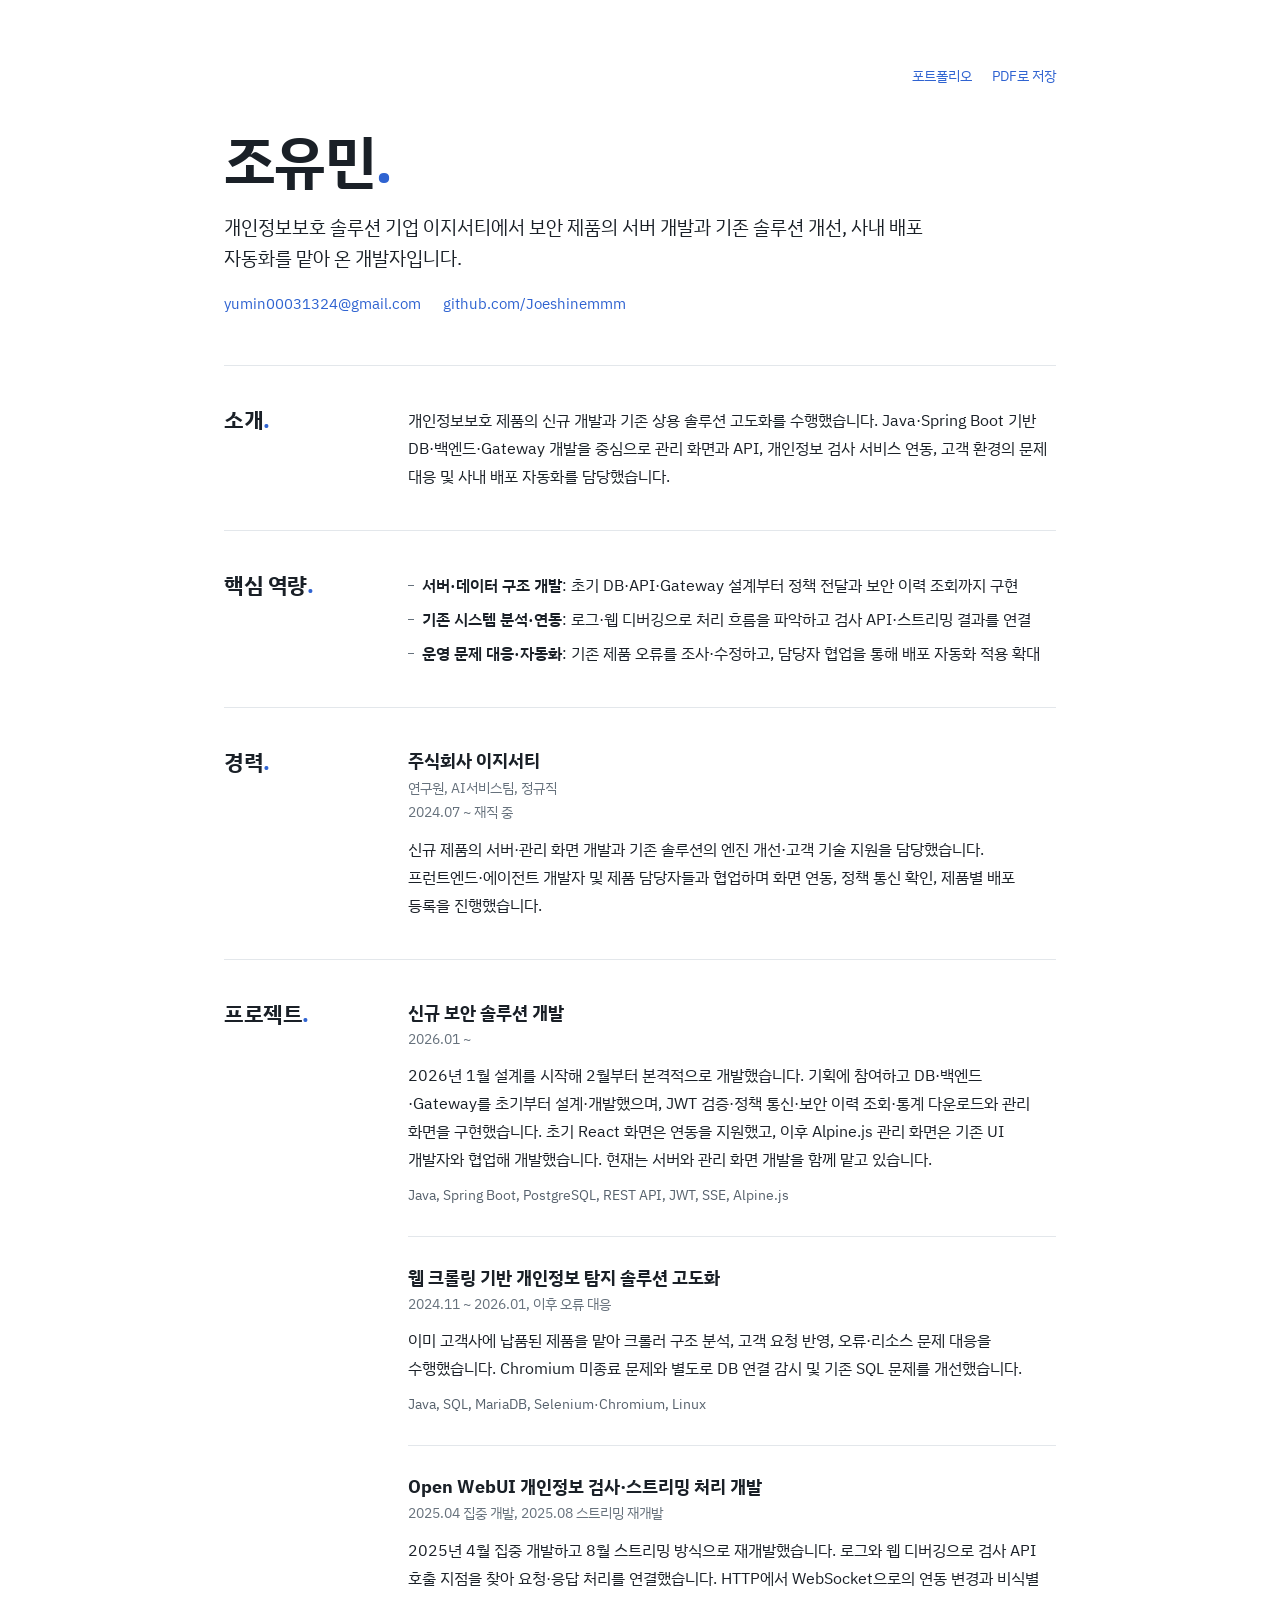
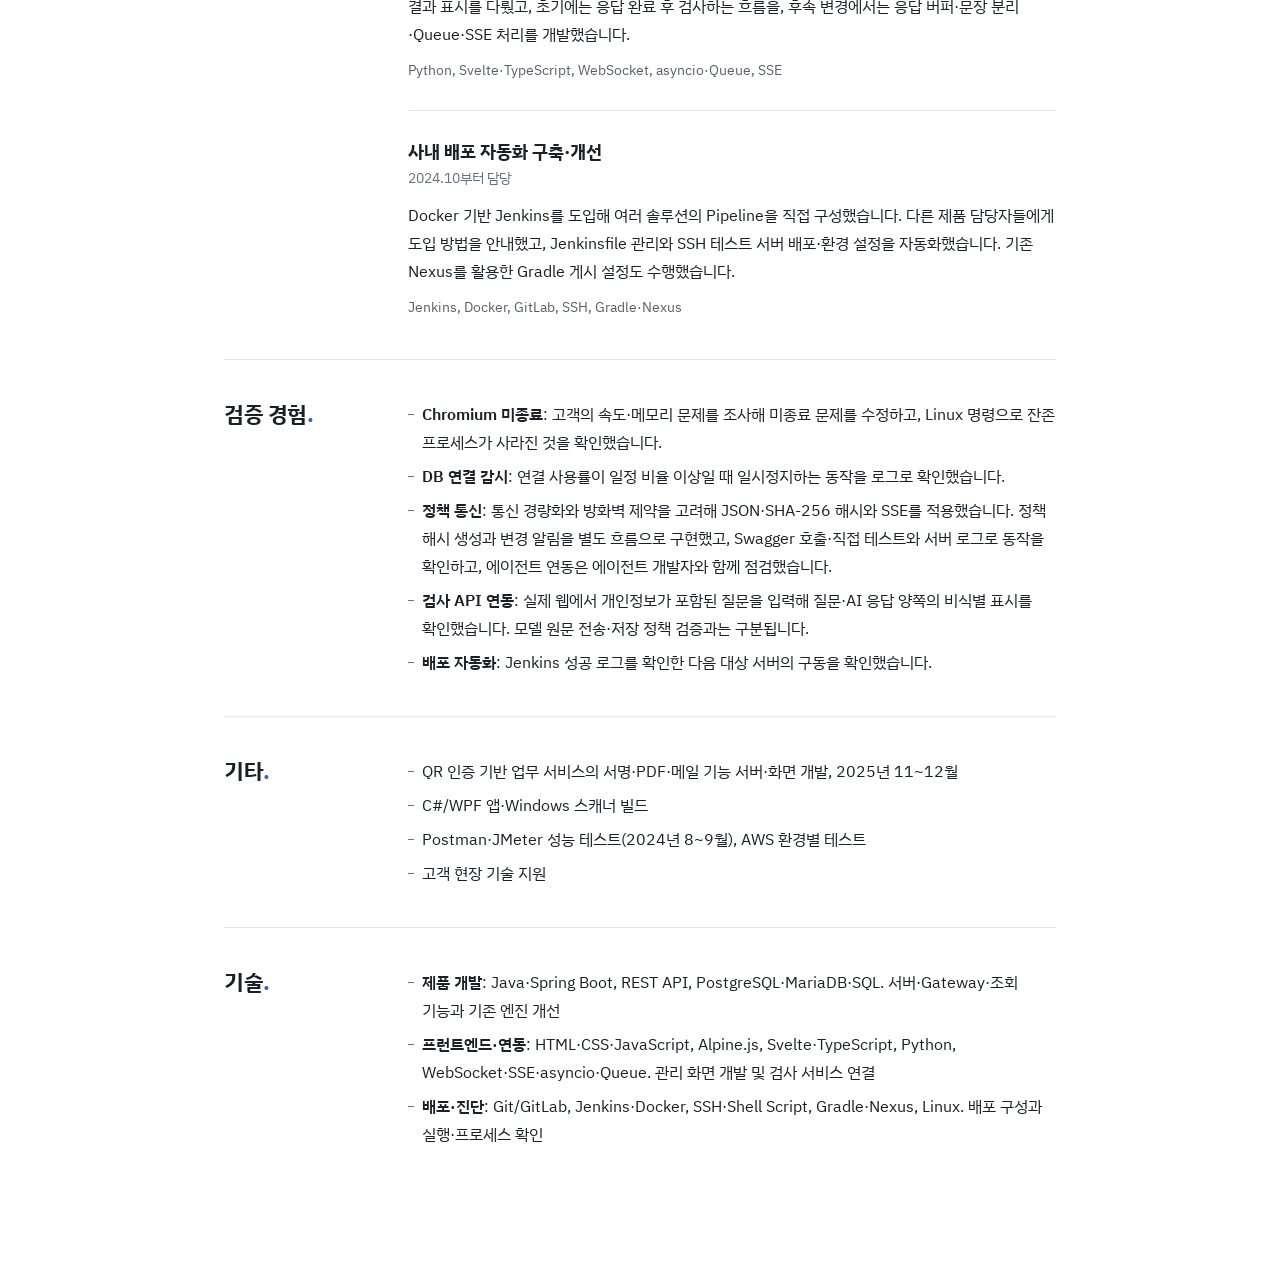
==== resume.html @ 4fc16aa4 "[feat] 포트폴리오 사이트 첫 배포 * 포트폴리오·이력서 페이지와 스타일·스크립트·사진·기술 아이콘 추가 * README와 .nojekyll 추가" ====
<!doctype html>
<html lang="ko">
<head>
  <meta charset="utf-8">
  <meta name="viewport" content="width=device-width, initial-scale=1">
  <title>조유민 — 이력서</title>
  <meta name="description" content="개발자 조유민의 이력서">
  <meta property="og:type" content="website">
  <meta property="og:title" content="조유민 — 이력서">
  <meta property="og:description" content="개발자 조유민의 이력서">
  <meta property="og:url" content="https://joeshinemmm.github.io/resume.html">
  <link rel="canonical" href="https://joeshinemmm.github.io/resume.html">
  <link rel="icon" href="assets/favicon.svg" type="image/svg+xml">
  <link rel="preconnect" href="https://fonts.googleapis.com">
  <link rel="preconnect" href="https://fonts.gstatic.com" crossorigin>
  <link rel="stylesheet" href="https://fonts.googleapis.com/css2?family=IBM+Plex+Sans+KR:wght@400;500;600;700&display=swap">
  <link rel="stylesheet" href="assets/style.css?v=20261030a">
</head>
<body class="theme-light">

  <main class="resume">
    <div class="resume-top no-print">
      <a href="index.html">포트폴리오</a>
      <button type="button" onclick="window.print()">PDF로 저장</button>
    </div>

    <header>
      <h1>조유민<span class="dot">.</span></h1>
      <p class="intro">개인정보보호 솔루션 기업 이지서티에서 보안 제품의 서버 개발과 기존 솔루션 개선, 사내 배포 자동화를 맡아 온 개발자입니다.</p>
      <p class="links"><a href="mailto:yumin00031324@gmail.com">yumin00031324@gmail.com</a><a href="https://github.com/Joeshinemmm">github.com/Joeshinemmm</a></p>
    </header>

    <section class="r-section">
      <h2>소개<span class="dot">.</span></h2>
      <div class="r-body">
        <p>개인정보보호 제품의 신규 개발과 기존 상용 솔루션 고도화를 수행했습니다. Java·Spring Boot 기반 DB·백엔드·Gateway 개발을 중심으로 관리 화면과 API, 개인정보 검사 서비스 연동, 고객 환경의 문제 대응 및 사내 배포 자동화를 담당했습니다.</p>
      </div>
    </section>

    <section class="r-section">
      <h2>핵심 역량<span class="dot">.</span></h2>
      <div class="r-body">
        <ul class="dash">
          <li><strong>서버·데이터 구조 개발</strong>: 초기 DB·API·Gateway 설계부터 정책 전달과 보안 이력 조회까지 구현</li>
          <li><strong>기존 시스템 분석·연동</strong>: 로그·웹 디버깅으로 처리 흐름을 파악하고 검사 API·스트리밍 결과를 연결</li>
          <li><strong>운영 문제 대응·자동화</strong>: 기존 제품 오류를 조사·수정하고, 담당자 협업을 통해 배포 자동화 적용 확대</li>
        </ul>
      </div>
    </section>

    <section class="r-section">
      <h2>경력<span class="dot">.</span></h2>
      <div class="r-body">
        <div class="r-item">
          <h3>주식회사 이지서티</h3>
          <p class="when">연구원, AI서비스팀, 정규직<br>2024.07 ~ 재직 중</p>
          <p>신규 제품의 서버·관리 화면 개발과 기존 솔루션의 엔진 개선·고객 기술 지원을 담당했습니다. 프런트엔드·에이전트 개발자 및 제품 담당자들과 협업하며 화면 연동, 정책 통신 확인, 제품별 배포 등록을 진행했습니다.</p>
        </div>
      </div>
    </section>

    <section class="r-section">
      <h2>프로젝트<span class="dot">.</span></h2>
      <div class="r-body">
        <div class="r-item">
          <h3>신규 보안 솔루션 개발</h3>
          <p class="when">2026.01 ~</p>
          <p>2026년 1월 설계를 시작해 2월부터 본격적으로 개발했습니다. 기획에 참여하고 DB·백엔드·Gateway를 초기부터 설계·개발했으며, JWT 검증·정책 통신·보안 이력 조회·통계 다운로드와 관리 화면을 구현했습니다. 초기 React 화면은 연동을 지원했고, 이후 Alpine.js 관리 화면은 기존 UI 개발자와 협업해 개발했습니다. 현재는 서버와 관리 화면 개발을 함께 맡고 있습니다.</p>
          <p class="stack">Java, Spring Boot, PostgreSQL, REST API, JWT, SSE, Alpine.js</p>
        </div>
        <div class="r-item">
          <h3>웹 크롤링 기반 개인정보 탐지 솔루션 고도화</h3>
          <p class="when">2024.11 ~ 2026.01, 이후 오류 대응</p>
          <p>이미 고객사에 납품된 제품을 맡아 크롤러 구조 분석, 고객 요청 반영, 오류·리소스 문제 대응을 수행했습니다. Chromium 미종료 문제와 별도로 DB 연결 감시 및 기존 SQL 문제를 개선했습니다.</p>
          <p class="stack">Java, SQL, MariaDB, Selenium·Chromium, Linux</p>
        </div>
        <div class="r-item">
          <h3>Open WebUI 개인정보 검사·스트리밍 처리 개발</h3>
          <p class="when">2025.04 집중 개발, 2025.08 스트리밍 재개발</p>
          <p>2025년 4월 집중 개발하고 8월 스트리밍 방식으로 재개발했습니다. 로그와 웹 디버깅으로 검사 API 호출 지점을 찾아 요청·응답 처리를 연결했습니다. HTTP에서 WebSocket으로의 연동 변경과 비식별 결과 표시를 다뤘고, 초기에는 응답 완료 후 검사하는 흐름을, 후속 변경에서는 응답 버퍼·문장 분리·Queue·SSE 처리를 개발했습니다.</p>
          <p class="stack">Python, Svelte·TypeScript, WebSocket, asyncio·Queue, SSE</p>
        </div>
        <div class="r-item">
          <h3>사내 배포 자동화 구축·개선</h3>
          <p class="when">2024.10부터 담당</p>
          <p>Docker 기반 Jenkins를 도입해 여러 솔루션의 Pipeline을 직접 구성했습니다. 다른 제품 담당자들에게 도입 방법을 안내했고, Jenkinsfile 관리와 SSH 테스트 서버 배포·환경 설정을 자동화했습니다. 기존 Nexus를 활용한 Gradle 게시 설정도 수행했습니다.</p>
          <p class="stack">Jenkins, Docker, GitLab, SSH, Gradle·Nexus</p>
        </div>
      </div>
    </section>

    <section class="r-section">
      <h2>검증 경험<span class="dot">.</span></h2>
      <div class="r-body">
        <ul class="dash">
          <li><strong>Chromium 미종료</strong>: 고객의 속도·메모리 문제를 조사해 미종료 문제를 수정하고, Linux 명령으로 잔존 프로세스가 사라진 것을 확인했습니다.</li>
          <li><strong>DB 연결 감시</strong>: 연결 사용률이 일정 비율 이상일 때 일시정지하는 동작을 로그로 확인했습니다.</li>
          <li><strong>정책 통신</strong>: 통신 경량화와 방화벽 제약을 고려해 JSON·SHA-256 해시와 SSE를 적용했습니다. 정책 해시 생성과 변경 알림을 별도 흐름으로 구현했고, Swagger 호출·직접 테스트와 서버 로그로 동작을 확인하고, 에이전트 연동은 에이전트 개발자와 함께 점검했습니다.</li>
          <li><strong>검사 API 연동</strong>: 실제 웹에서 개인정보가 포함된 질문을 입력해 질문·AI 응답 양쪽의 비식별 표시를 확인했습니다. 모델 원문 전송·저장 정책 검증과는 구분됩니다.</li>
          <li><strong>배포 자동화</strong>: Jenkins 성공 로그를 확인한 다음 대상 서버의 구동을 확인했습니다.</li>
        </ul>
      </div>
    </section>

    <section class="r-section">
      <h2>기타<span class="dot">.</span></h2>
      <div class="r-body">
        <ul class="dash">
          <li>QR 인증 기반 업무 서비스의 서명·PDF·메일 기능 서버·화면 개발, 2025년 11~12월</li>
          <li>C#/WPF 앱·Windows 스캐너 빌드</li>
          <li>Postman·JMeter 성능 테스트(2024년 8~9월), AWS 환경별 테스트</li>
          <li>고객 현장 기술 지원</li>
        </ul>
      </div>
    </section>

    <section class="r-section">
      <h2>기술<span class="dot">.</span></h2>
      <div class="r-body">
        <ul class="dash">
          <li><strong>제품 개발</strong>: Java·Spring Boot, REST API, PostgreSQL·MariaDB·SQL. 서버·Gateway·조회 기능과 기존 엔진 개선</li>
          <li><strong>프런트엔드·연동</strong>: HTML·CSS·JavaScript, Alpine.js, Svelte·TypeScript, Python, WebSocket·SSE·asyncio·Queue. 관리 화면 개발 및 검사 서비스 연결</li>
          <li><strong>배포·진단</strong>: Git/GitLab, Jenkins·Docker, SSH·Shell Script, Gradle·Nexus, Linux. 배포 구성과 실행·프로세스 확인</li>
        </ul>
      </div>
    </section>
  </main>
</body>
</html>
---- assets/style.css ----
/* 조유민 포트폴리오 · 로컬 시안 (2026-10-28 2차)
   정체성: '주요 개발' — 강조는 히어로 아래 주요 개발 한 곳에만 쓴다. */

:root {
  --font: "IBM Plex Sans KR", "Apple SD Gothic Neo", "Malgun Gothic", sans-serif;
  --maxw: 1040px;
  --measure: 720px;
  --gutter: 24px;
}

/* 포트폴리오: 슬레이트 다크 */
.theme-dark {
  --bg: #1a2027;      /* Slate */
  --panel: #212932;   /* Panel */
  --rule: #2e3843;    /* Rule */
  --text: #e7ecf0;    /* Paper */
  --muted: #9aa6b2;   /* Fog */
  --faint: #8794a0;
  --accent: #7aa7ff;  /* Verified Blue: 신호 단어·강조·링크 */
  --accent-weak: rgba(122, 167, 255, 0.1);
  --accent-line: rgba(122, 167, 255, 0.32);
}

/* 이력서: 종이 */
.theme-light {
  --bg: #ffffff;
  --panel: #f5f7f9;
  --rule: #e3e7eb;
  --text: #1a2027;
  --muted: #56616c;
  --faint: #66717c;
  --accent: #2f63d1;
  --accent-weak: rgba(47, 99, 209, 0.08);
  --accent-line: rgba(47, 99, 209, 0.28);
}

* { box-sizing: border-box; }
html { scroll-padding-top: 72px; }
@media (prefers-reduced-motion: no-preference) { html { scroll-behavior: smooth; } }
body {
  margin: 0;
  background: var(--bg);
  color: var(--text);
  font-family: var(--font);
  font-size: 16px;
  line-height: 1.75;
  word-break: keep-all;
  overflow-wrap: anywhere;
  font-variant-numeric: tabular-nums;
  -webkit-font-smoothing: antialiased;
}
a { color: var(--accent); text-decoration: none; }
a:hover { text-decoration: underline; text-underline-offset: 3px; }
:focus-visible { outline: 2px solid var(--accent); outline-offset: 3px; border-radius: 3px; }
h1, h2, h3, h4, p, ul, ol { margin: 0; }
ul, ol { padding: 0; list-style: none; }

.container { max-width: var(--maxw); margin: 0 auto; padding: 0 var(--gutter); }
.skip { position: absolute; left: -999px; }
.skip:focus { left: 16px; top: 8px; z-index: 50; background: var(--panel); padding: 6px 12px; }

/* 상단 메뉴 */
.nav { position: sticky; top: 0; z-index: 20; background: var(--bg); border-bottom: 1px solid var(--rule); }
.nav .container { display: flex; align-items: center; gap: 24px; height: 60px; }
.nav .brand { color: var(--text); font-weight: 700; white-space: nowrap; }
.nav .brand:hover { text-decoration: none; }
.nav nav { min-width: 0; margin-left: auto; }
.nav ul { display: flex; gap: 22px; overflow-x: auto; scrollbar-width: none; }
.nav ul::-webkit-scrollbar { display: none; }
.nav a.link { color: var(--muted); font-size: 15px; white-space: nowrap; }
.nav a.link:hover { color: var(--text); text-decoration: none; }

/* 섹션 */
.section { padding: 88px 0; border-top: 1px solid var(--rule); }
.section > .container > h2 { font-size: 26px; line-height: 1.35; font-weight: 700; margin-bottom: 36px; }

/* 히어로 */
.hero { padding: 96px 0 0; }
.hero h1 { font-size: clamp(30px, 4.2vw, 44px); line-height: 1.32; font-weight: 700; letter-spacing: -0.02em; max-width: 880px; }
.hero .lead { color: var(--muted); max-width: var(--measure); margin-top: 22px; font-size: 17px; }
.links { display: flex; flex-wrap: wrap; gap: 8px 22px; margin-top: 18px; font-size: 15px; }

/* 주요 개발 — 페이지의 유일한 강조 */
.ledger { margin: 64px 0 96px; }
.ledger h2 { font-size: 15px; font-weight: 600; color: var(--muted); margin-bottom: 14px; }
.ledger ol { border-top: 1px solid var(--accent-line); }
.ledger li { display: grid; grid-template-columns: 28px minmax(0, 1fr) auto; gap: 14px; align-items: baseline; padding: 18px 0; border-bottom: 1px solid var(--rule); }
.ledger .what { display: grid; gap: 2px; }
.ledger .what strong { font-size: clamp(17px, 2vw, 20px); line-height: 1.5; font-weight: 600; }
.ledger .how { color: var(--muted); font-size: 15px; line-height: 1.6; }
.ledger .where { font-size: 14px; white-space: nowrap; }
.ledger li:hover .mark, .ledger li:focus-within .mark { box-shadow: 0 0 0 4px var(--bg), 0 0 0 8px var(--accent-line); }
.ledger li:hover .where, .ledger li:focus-within .where { transform: translateX(3px); }

/* 경력 */
.career-head { display: flex; flex-wrap: wrap; justify-content: space-between; align-items: baseline; gap: 6px 24px; }
.career-head h3 { font-size: 22px; font-weight: 700; }
.career-head .tenure { font-size: 15px; color: var(--text); }
.career-head .tenure span { color: var(--muted); }
.career .role { color: var(--muted); font-size: 15px; margin-top: 2px; }
.career .sum { margin-top: 14px; max-width: var(--measure); }
.timeline { margin-top: 28px; border-top: 1px solid var(--rule); }
.timeline li { display: grid; grid-template-columns: 170px minmax(0, 1fr) auto; gap: 16px; align-items: baseline; padding: 14px 0; border-bottom: 1px solid var(--rule); }
.t-when { color: var(--faint); font-size: 14px; }
.t-what a { color: var(--text); font-weight: 600; }
.t-what a:hover { color: var(--accent); }
.t-role { color: var(--muted); font-size: 14px; }

/* 사례 — 면(panel)을 쓰는 유일한 블록 */
.cases { display: grid; gap: 20px; }
.case { position: relative; background: var(--panel); border-radius: 10px; padding: 30px 32px; }
.case-head { display: flex; flex-wrap: wrap; justify-content: space-between; align-items: baseline; gap: 4px 20px; }
.case-head h3 { font-size: 21px; line-height: 1.4; font-weight: 700; }
.case-meta { color: var(--muted); font-size: 14px; white-space: nowrap; }
.case-meta .sep { display: inline-block; width: 1px; height: 11px; background: var(--rule); margin: 0 10px; vertical-align: -1px; }
.case .context { color: var(--muted); margin-top: 4px; font-size: 15px; }
.facets { display: grid; grid-template-columns: 1fr 1.35fr 1fr; gap: 28px; margin-top: 24px; padding-top: 22px; border-top: 1px solid var(--rule); }
.facet h4 { font-size: 13px; font-weight: 600; color: var(--faint); margin-bottom: 6px; }
.facet p { font-size: 15px; line-height: 1.7; color: var(--muted); }
.facet.key h4 { color: var(--accent); }
.facet.key p { color: var(--text); }
.tags { display: flex; flex-wrap: wrap; gap: 6px 14px; margin-top: 22px; font-size: 13px; color: var(--faint); }
.case details { margin-top: 20px; }
.case summary { cursor: pointer; color: var(--accent); font-size: 15px; font-weight: 500; list-style: none; display: inline-flex; align-items: center; gap: 8px; }
.case summary::-webkit-details-marker { display: none; }
.case summary::after { content: ""; width: 7px; height: 7px; border-right: 1.5px solid currentColor; border-bottom: 1.5px solid currentColor; transform: rotate(45deg) translateY(-2px); }
.case details[open] summary::after { transform: rotate(-135deg) translateY(-2px); }
.more { margin-top: 18px; display: grid; gap: 18px; max-width: 820px; font-size: 15px; }
.more h4 { font-size: 14px; font-weight: 600; margin-bottom: 4px; }
.more p, .more li { color: var(--muted); }
.more ul { display: grid; gap: 6px; }
.more li { padding-left: 14px; position: relative; }
.more li::before { content: ""; position: absolute; left: 0; top: 0.8em; width: 5px; height: 1px; background: var(--faint); }
.more li b { color: var(--text); font-weight: 600; }

/* 흐름도 */
.flow { display: grid; gap: 10px; margin-top: 4px; }
.flow ol { display: flex; flex-wrap: wrap; align-items: center; gap: 8px; }
.flow li { font-size: 14px; color: var(--text); border: 1px solid var(--rule); border-radius: 6px; padding: 6px 12px; background: var(--bg); }
.flow li.arrow { border: 0; background: none; padding: 0 2px; color: var(--faint); }
.flow li.end { border-color: var(--accent-line); color: var(--accent); }
.flow .lane { font-size: 13px; color: var(--faint); margin-bottom: 4px; }
.flow .note { font-size: 13px; color: var(--faint); }

/* 기술 */
.skills { border-top: 1px solid var(--rule); }
.skill { display: grid; grid-template-columns: 170px minmax(0, 1fr); gap: 16px; padding: 18px 0; border-bottom: 1px solid var(--rule); }
.skill h3 { font-size: 15px; font-weight: 600; padding-top: 4px; }
.chips { display: flex; flex-wrap: wrap; gap: 8px; }
.chip { display: inline-flex; align-items: center; gap: 7px; font-size: 14px; padding: 3px 11px 3px 4px; border-radius: 999px; border: 1px solid var(--rule); }
.chip i { flex: none; display: inline-grid; place-items: center; width: 20px; height: 20px; border-radius: 50%; background: #f4f6f9; font-size: 13px; line-height: 1; }
.chip i img { display: block; width: 14px; height: 14px; }
.chip i.ico-generic { background: transparent; border: 1px solid var(--rule); }
.chip i.ico-generic::before { content: ""; width: 5px; height: 5px; border-radius: 50%; background: var(--faint); }
.skill .used { grid-column: 2; color: var(--muted); font-size: 14px; margin-top: -6px; }

/* 그 밖의 경험 */
.others { border-top: 1px solid var(--rule); }
.other { display: grid; grid-template-columns: 170px minmax(0, 1fr); gap: 16px; padding: 18px 0; border-bottom: 1px solid var(--rule); }
.other h3 { font-size: 15px; font-weight: 600; }
.other p { color: var(--muted); font-size: 15px; }

/* 연락 */
.contact p { max-width: var(--measure); color: var(--muted); }
.contact .links { font-size: 17px; margin-top: 16px; }
.footer { padding: 32px 0 48px; color: var(--faint); font-size: 13px; border-top: 1px solid var(--rule); }
.footer .container { display: flex; flex-wrap: wrap; gap: 4px 24px; }

/* 이력서 페이지 */
.resume { max-width: 880px; margin: 0 auto; padding: 64px var(--gutter) 96px; }
.resume-top { display: flex; justify-content: flex-end; gap: 20px; font-size: 14px; margin-bottom: 40px; }
.resume-top button { font: inherit; font-size: 14px; color: var(--accent); background: none; border: 0; padding: 0; cursor: pointer; }
.resume-top button:hover { text-decoration: underline; text-underline-offset: 3px; }
.resume h1 { font-size: clamp(40px, 7vw, 58px); line-height: 1.1; font-weight: 700; letter-spacing: -0.03em; }
.dot { color: var(--accent); }
.resume .intro { font-size: 19px; line-height: 1.6; margin-top: 20px; max-width: var(--measure); }
.resume .links { color: var(--muted); }
.r-section { display: grid; grid-template-columns: 160px minmax(0, 1fr); gap: 24px; padding: 40px 0; border-top: 1px solid var(--rule); }
.r-section:first-of-type { margin-top: 48px; }
.r-section > h2 { font-size: 22px; font-weight: 700; letter-spacing: -0.02em; line-height: 1.3; }
.r-body p + p { margin-top: 8px; }
.r-body ul.dash li { position: relative; padding-left: 14px; }
.r-body ul.dash li + li { margin-top: 6px; }
.r-body ul.dash li::before { content: ""; position: absolute; left: 0; top: 0.85em; width: 6px; height: 1px; background: var(--faint); }
.r-item + .r-item { margin-top: 28px; padding-top: 28px; border-top: 1px solid var(--rule); }
.r-item h3 { font-size: 18px; font-weight: 700; line-height: 1.4; }
.r-item .when { color: var(--faint); font-size: 14px; margin: 2px 0 10px; }
.r-item .stack { color: var(--muted); font-size: 14px; margin-top: 10px; }
.r-body strong { font-weight: 600; }

/* 반응형 */
@media (max-width: 860px) {
  .facets { grid-template-columns: 1fr; gap: 16px; }
  .timeline li { grid-template-columns: 1fr auto; gap: 2px 12px; }
  .t-when { grid-column: 1 / -1; }
}
@media (max-width: 640px) {
  :root { --gutter: 16px; }
  .nav .container { gap: 16px; }
  .nav ul { gap: 12px; }
  .hero { padding-top: 56px; }
  .ledger { margin: 44px 0 64px; }
  .ledger li { grid-template-columns: 24px minmax(0, 1fr); }
  .ledger .where { grid-column: 2; white-space: normal; }
  .section { padding: 60px 0; }
  .section > .container > h2 { font-size: 23px; margin-bottom: 24px; }
  .case { padding: 22px 20px; }
  .skill, .other { grid-template-columns: 1fr; gap: 8px; }
  .skill .used { grid-column: 1; margin-top: 0; }
  .resume { padding-top: 40px; }
  .r-section { grid-template-columns: 1fr; gap: 12px; padding: 32px 0; }
}
@media (max-width: 374px) {
  .nav .container { gap: 12px; }
  .nav ul { gap: 10px; }
  .nav a.link { font-size: 14px; }
}

/* 인쇄 (이력서 PDF 저장용) */
@media print {
  @page { size: A4; margin: 16mm 14mm; }
  .no-print { display: none !important; }
  body { font-size: 10.5pt; line-height: 1.55; background: #fff; color: #111; }
  a { color: #111; }
  .resume { padding: 0; max-width: none; }
  .resume h1 { font-size: 30pt; }
  .resume .intro { font-size: 12pt; }
  .r-section { grid-template-columns: 110px minmax(0, 1fr); padding: 14pt 0; break-inside: avoid-page; }
  .r-section > h2 { font-size: 14pt; }
  .r-item { break-inside: avoid; }
  .r-item + .r-item { margin-top: 12pt; padding-top: 12pt; }
}

/* ───────── 모션 (2026-10-28) ─────────
   한 번의 연출(첫 화면 파이프라인)과 사용자 조작에 반응하는 움직임만 쓴다.
   .motion 클래스는 동작 줄이기 설정이 꺼져 있을 때만 붙는다. JS가 없으면 모든 내용이 그대로 보인다. */

/* 주요 개발: 파이프라인 노드 */
.ledger ol { position: relative; }
.ledger ol::before { content: ""; position: absolute; left: 13px; top: 30px; bottom: 30px; width: 2px; background: var(--accent-line); transform-origin: top; }
.ledger li { align-items: start; position: relative; }
.ledger .mark { display: block; width: 12px; height: 12px; margin: 9px 0 0 8px; border-radius: 50%; background: var(--accent); box-shadow: 0 0 0 4px var(--bg); position: relative; z-index: 1; }

/* 메뉴 현재 위치 */
.nav a.link.is-active { color: var(--text); box-shadow: inset 0 -2px 0 var(--accent); }

/* 사례 도착 표시: 링크로 이동해 온 카드의 테두리에 신호가 한 번 돈다 */
@property --sweep { syntax: '<angle>'; inherits: false; initial-value: 0deg; }
.case::after { content: ""; position: absolute; inset: 0; border-radius: inherit; padding: 2px; pointer-events: none; opacity: 0;
  background: conic-gradient(var(--accent) var(--sweep), transparent 0);
  -webkit-mask: linear-gradient(#000 0 0) content-box, linear-gradient(#000 0 0); -webkit-mask-composite: xor; mask-composite: exclude; }

/* 경력 타임라인: 첫 경력(아래)에서 현재(위)로 이어지는 선 */
.timeline { position: relative; padding-left: 20px; }
.timeline::before, .timeline::after { content: ""; position: absolute; left: 0; top: 0; bottom: 0; width: 2px; background: var(--rule); }
.timeline::after { background: var(--accent); transform-origin: bottom; }
.timeline li { position: relative; }
.timeline li::before { content: ""; position: absolute; left: -24px; top: 23px; width: 10px; height: 10px; border-radius: 50%; background: var(--accent); box-shadow: 0 0 0 3px var(--bg); }
.timeline li.now::after { content: ""; position: absolute; left: -27px; top: 20px; width: 16px; height: 16px; box-sizing: border-box; border-radius: 50%; border: 2px solid var(--accent); opacity: 0; }

/* 첫 화면: 사진과 신호 단어. 이름 옆 체크 표시는 장식(aria-hidden)이다. */
.hero-top { display: grid; grid-template-columns: minmax(0, 1fr) auto; gap: 56px; align-items: center; }
.portrait { position: relative; margin: 0; width: 212px; height: 262px; padding: 6px; }
.portrait img { display: block; width: 200px; height: 250px; object-fit: cover; border-radius: 12px; }
.portrait .frame { position: absolute; inset: 0; width: 100%; height: 100%; overflow: visible; }
.portrait .frame rect { fill: none; stroke: var(--accent); stroke-width: 1.5; }
.hero .nowrap { white-space: nowrap; }
.hero .kw { position: relative; color: var(--accent); }
.hero .kw::after { content: ""; position: absolute; left: 0; right: 0; bottom: 0.02em; height: 2px; background: var(--accent); clip-path: inset(0 100% 0 0); }
.hero .tick { display: inline-block; width: 0.5em; height: 0.5em; margin: 0 0.06em 0 0.08em; vertical-align: 0.6em; overflow: visible; }
.hero .tick circle { fill: var(--accent); }
.hero .tick path { fill: none; stroke: var(--bg); stroke-width: 2.4; stroke-linecap: round; stroke-linejoin: round; }
@media (max-width: 860px) {
  .timeline li::before { top: 21px; }
  .timeline li.now::after { top: 18px; }
  .hero-top { gap: 32px; }
  .portrait { width: 164px; height: 202px; padding: 5px; }
  .portrait img { width: 154px; height: 192px; border-radius: 10px; }
  .portrait .frame rect { stroke-width: 1.9; }
}
@media (max-width: 640px) {
  .hero-top { grid-template-columns: minmax(0, 1fr); gap: 24px; }
  .portrait { order: -1; width: 124px; height: 152px; padding: 4px; }
  .portrait img { width: 116px; height: 144px; border-radius: 9px; }
  .portrait .frame rect { stroke-width: 2.5; }
}

/* 페이지 전환 */
@view-transition { navigation: auto; }
.nav .brand, .resume h1 { view-transition-name: who; }

@media (prefers-reduced-motion: no-preference) {
  .motion .hero h1 { animation: mo-reveal 900ms cubic-bezier(.2, .7, .2, 1) both; }
  .motion .hero .lead, .motion .hero .links { animation: mo-fade 700ms ease-out 300ms both; }
  /* 설계·연동·배포·검증·이름 순서의 신호. 이름의 체크 표시와 사진 테두리 완성은 같은 순간(2220ms)이다.
     체크 자리는 처음에 비어 있지 않고, 체크가 나타날 때 너비가 생기며 '입니다.'가 밀려난다. */
  .motion .hero .kw { animation: mo-kw 500ms ease-out var(--d, 0ms) both; }
  .motion .hero .kw::after { animation: mo-sweep 600ms cubic-bezier(.4, 0, .2, 1) var(--d, 0ms) both; }
  .motion .hero .tick { transform-origin: 50% 50%; animation: mo-tick-space 320ms cubic-bezier(.2, .7, .2, 1) 2220ms both, mo-pop 450ms cubic-bezier(.3, 1.6, .5, 1) 2220ms both; }
  .motion .portrait img { animation: mo-fade 700ms ease-out 200ms both; }
  .motion .portrait .frame rect { stroke-dasharray: 100; animation: mo-frame 1770ms cubic-bezier(.45, 0, .25, 1) 450ms both; }
  .motion .ledger ol::before { animation: mo-draw 1300ms cubic-bezier(.4, 0, .2, 1) 2270ms both; }
  .motion .ledger .mark { animation: mo-lit 600ms ease-out calc(2320ms + var(--i, 0) * 330ms) backwards; }

  /* 경력: 칸이 보이면 아래(첫 업무)에서 위(현재)로 한 번 그린다. is-armed·is-drawn은 motion.js가 붙인다. */
  .motion .timeline.is-armed::after { transform: scaleY(0); }
  .motion .timeline.is-armed li::before { background: var(--rule); }
  .motion .timeline.is-drawn::after { animation: mo-draw 1500ms cubic-bezier(.45, 0, .25, 1) 100ms both; }
  .motion .timeline.is-drawn li::before { animation: mo-node 400ms ease-out calc(150ms + var(--r, 0) * 270ms) both; }
  .motion .timeline.is-drawn li.now::after { animation: mo-ring 1400ms ease-out 1650ms 2 forwards; }

  :root { interpolate-size: allow-keywords; }
  .case details::details-content { block-size: 0; overflow: clip; transition: block-size 380ms cubic-bezier(.2, .7, .2, 1), content-visibility 380ms allow-discrete; }
  .case details[open]::details-content { block-size: auto; }
  .case details[open] .flow li:not(.arrow) { animation: mo-step 700ms ease-out calc(250ms + var(--i, 0) * 240ms) both; }
  .chip i { transition: transform 200ms ease-out; }
  .chip:hover i { transform: rotate(-8deg) scale(1.08); }

  /* 사례 도착 표시와 작은 반응: 화살표 회전, 메뉴 현재 위치 전환, 주요 개발 줄 호버 */
  .motion .case:target::after { animation: mo-arrive 1500ms cubic-bezier(.45, 0, .25, 1) 450ms both; }
  .case summary::after { transition: transform 380ms cubic-bezier(.2, .7, .2, 1); }
  .nav a.link { transition: color 200ms ease-out, box-shadow 250ms ease-out; }
  .ledger .mark { transition: box-shadow 250ms ease-out; }
  .ledger .where { transition: transform 250ms ease-out; }
}
@media (prefers-reduced-motion: reduce) {
  ::view-transition-group(*), ::view-transition-old(*), ::view-transition-new(*) { animation: none !important; }
}
@keyframes mo-reveal { from { clip-path: inset(0 0 100% 0); transform: translateY(16px); } to { clip-path: inset(0 0 0 0); transform: none; } }
@keyframes mo-fade { from { opacity: 0; transform: translateY(6px); } to { opacity: 1; transform: none; } }
@keyframes mo-draw { from { transform: scaleY(0); } to { transform: scaleY(1); } }
@keyframes mo-lit { 0% { background: var(--rule); box-shadow: 0 0 0 4px var(--bg); } 60% { background: var(--accent); box-shadow: 0 0 0 4px var(--bg), 0 0 0 9px var(--accent-weak); } 100% { background: var(--accent); box-shadow: 0 0 0 4px var(--bg); } }
@keyframes mo-kw { from { color: var(--text); } to { color: var(--accent); } }
@keyframes mo-sweep { 0% { clip-path: inset(0 100% 0 0); } 50% { clip-path: inset(0 0 0 0); } 100% { clip-path: inset(0 0 0 100%); } }
@keyframes mo-tick-space { from { width: 0; margin-left: 0; margin-right: 0; } }
@keyframes mo-pop { 0% { transform: scale(0); } 70% { transform: scale(1.18); } 100% { transform: scale(1); } }
@keyframes mo-frame { from { stroke-dashoffset: 100; } to { stroke-dashoffset: 0; } }
@keyframes mo-node { 0% { background: var(--rule); } 60% { background: var(--accent); box-shadow: 0 0 0 3px var(--bg), 0 0 0 7px var(--accent-weak); } 100% { background: var(--accent); box-shadow: 0 0 0 3px var(--bg); } }
@keyframes mo-arrive { 0% { --sweep: 0deg; opacity: 1; } 65% { --sweep: 360deg; opacity: 1; } 100% { --sweep: 360deg; opacity: 0; } }
@keyframes mo-ring { 0% { opacity: .9; transform: scale(.6); } 100% { opacity: 0; transform: scale(1.9); } }
@keyframes mo-step { 0% { border-color: var(--rule); } 45% { border-color: var(--accent); box-shadow: 0 0 0 4px var(--accent-weak); } 100% { box-shadow: 0 0 0 0 transparent; } }
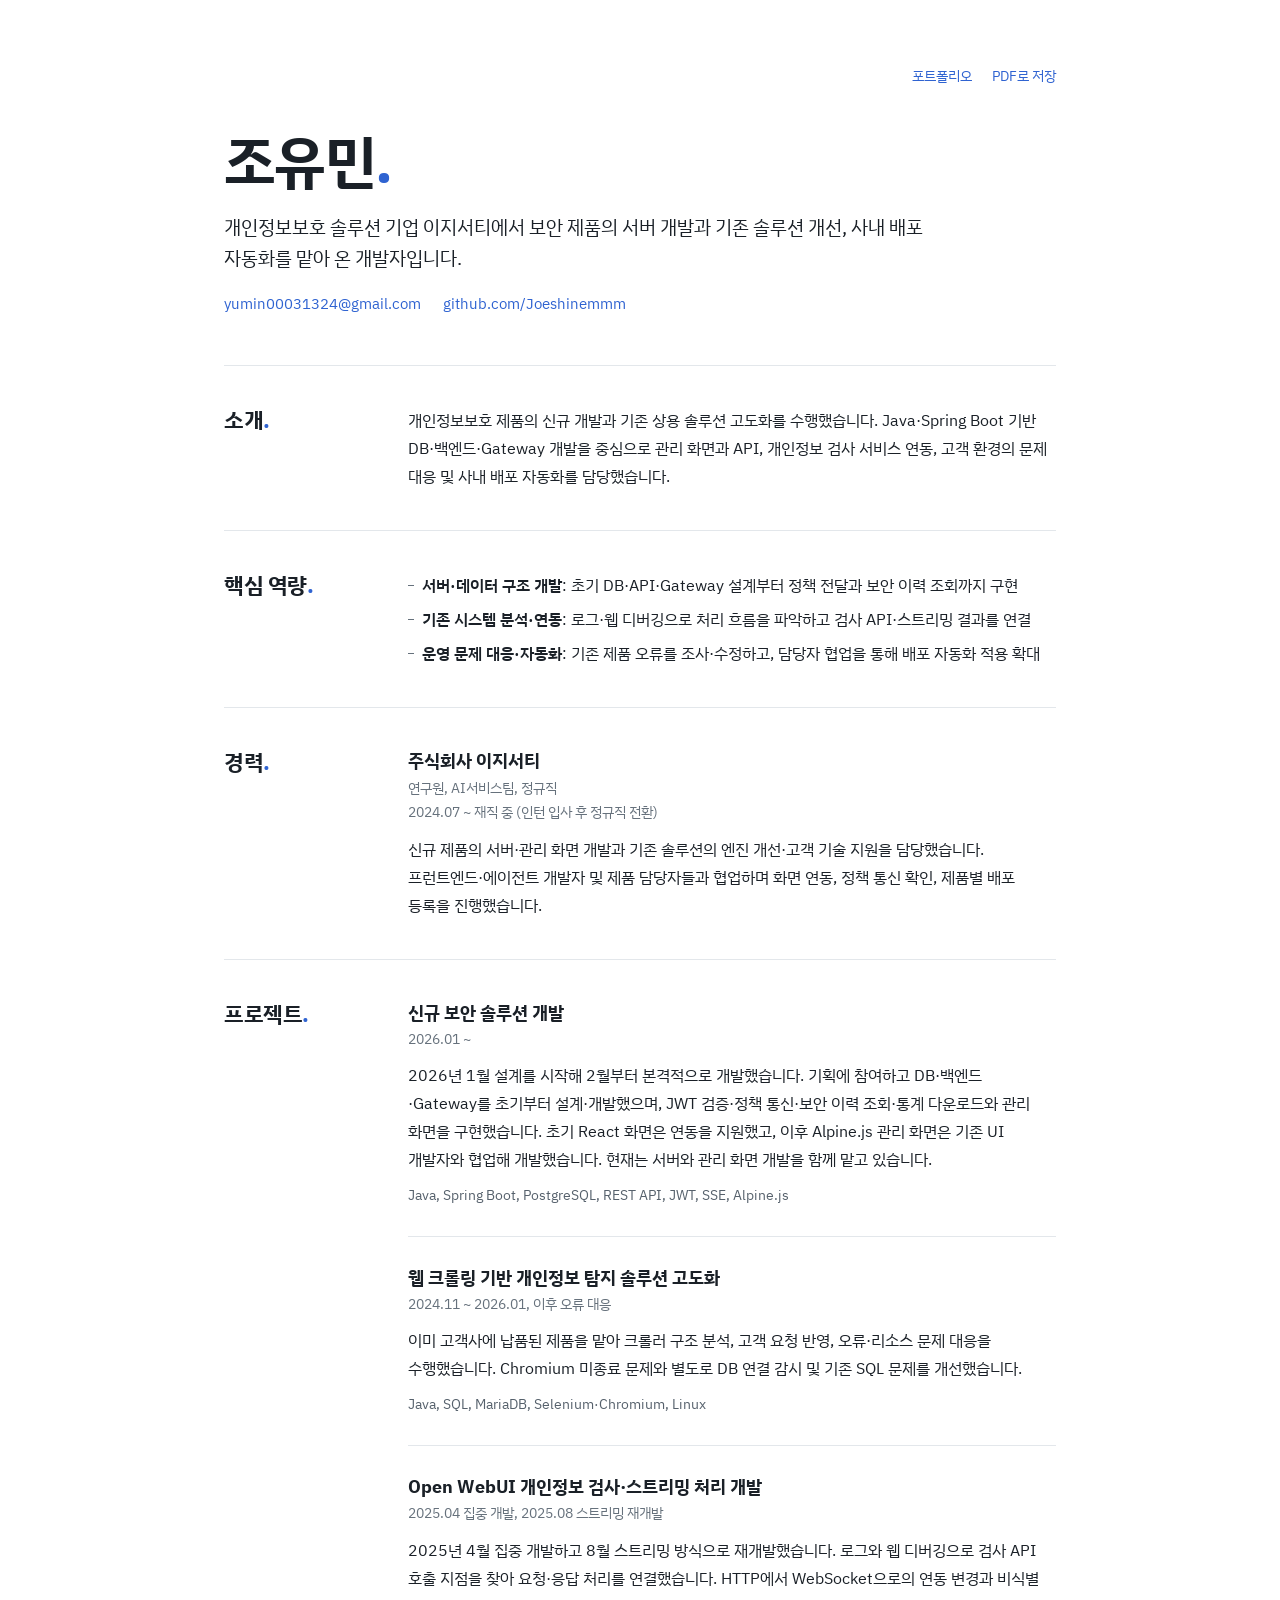
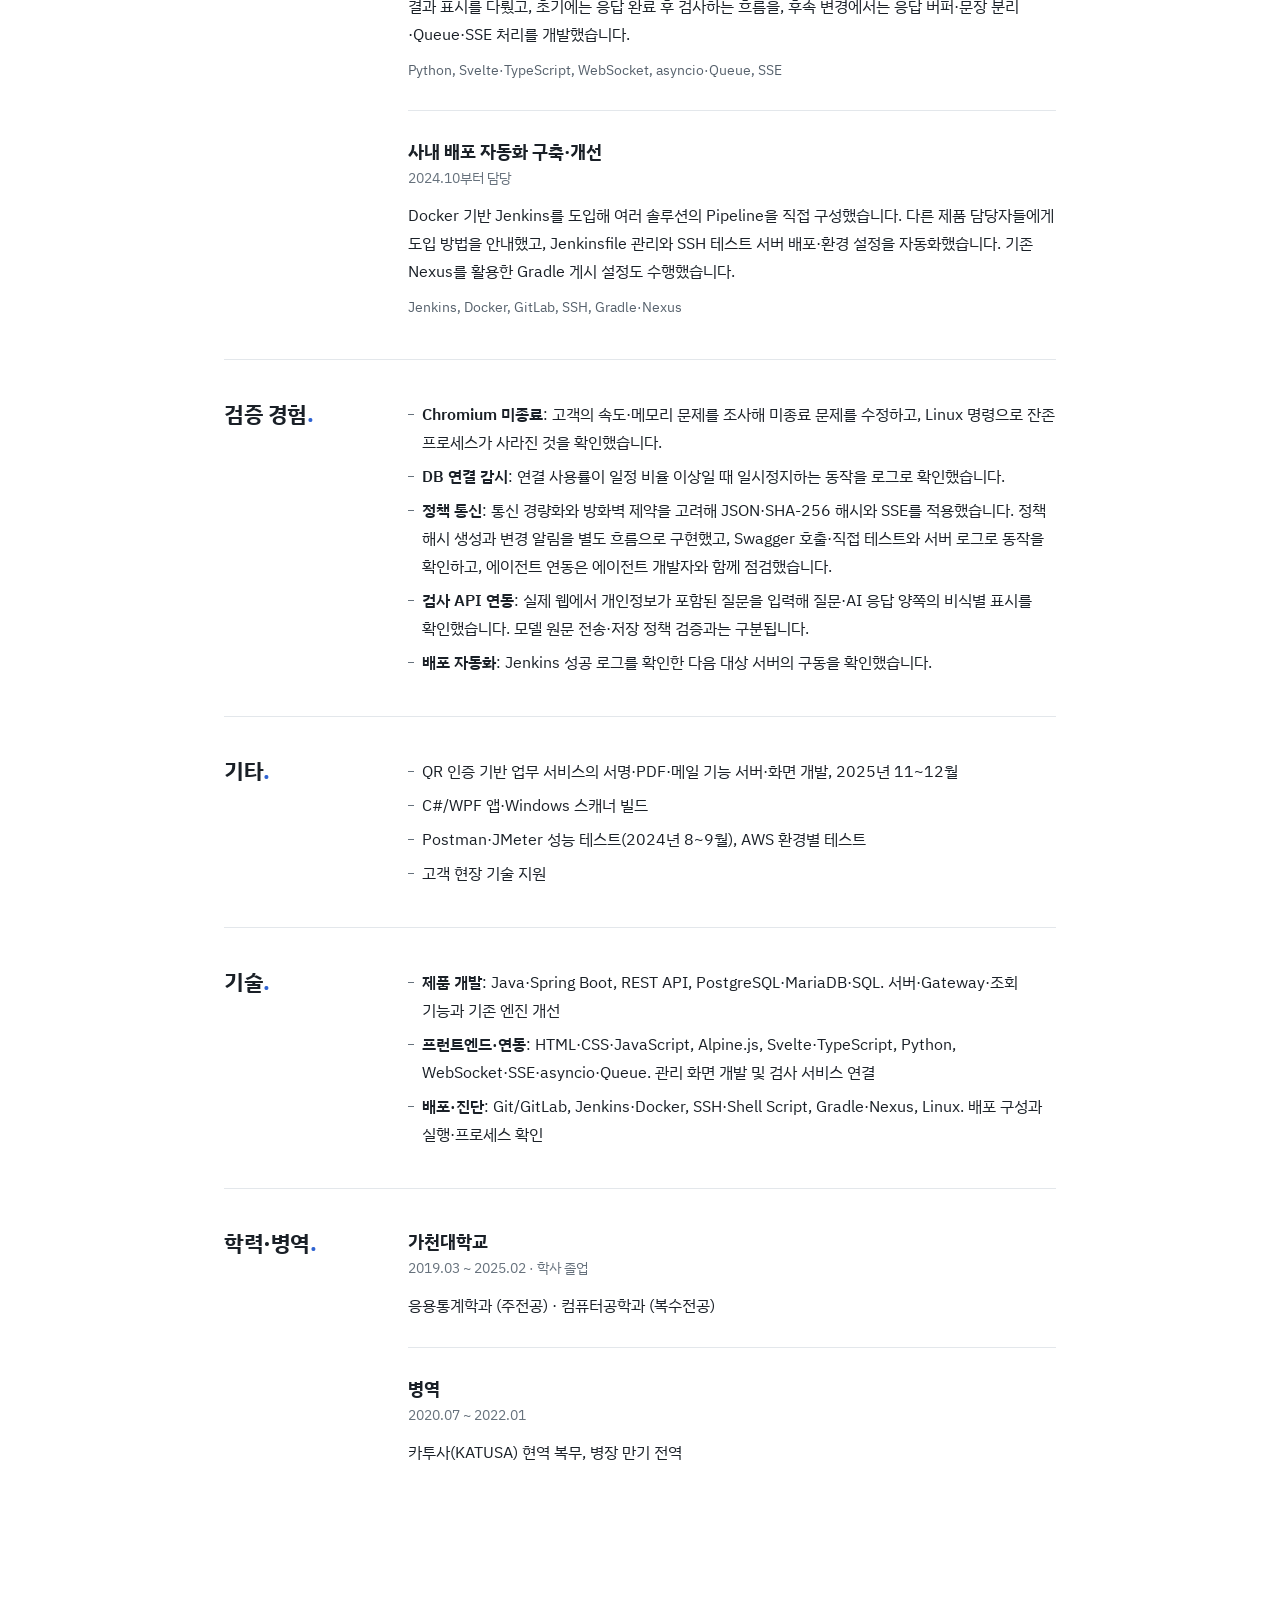
==== commit c885b1ba: "[feat] 포트폴리오에 학력·병역 정보 추가 * 메인 경력 칸 아래 학력 한 줄 추가 * 이력서 페이지에 학력·병역 섹션과 인턴 입사 표시 추가" ====
--- a/resume.html
+++ b/resume.html
@@ -14,7 +14,7 @@
   <link rel="preconnect" href="https://fonts.googleapis.com">
   <link rel="preconnect" href="https://fonts.gstatic.com" crossorigin>
   <link rel="stylesheet" href="https://fonts.googleapis.com/css2?family=IBM+Plex+Sans+KR:wght@400;500;600;700&display=swap">
-  <link rel="stylesheet" href="assets/style.css?v=20261030a">
+  <link rel="stylesheet" href="assets/style.css?v=20261102a">
 </head>
 <body class="theme-light">
 
@@ -53,7 +53,7 @@
       <div class="r-body">
         <div class="r-item">
           <h3>주식회사 이지서티</h3>
-          <p class="when">연구원, AI서비스팀, 정규직<br>2024.07 ~ 재직 중</p>
+          <p class="when">연구원, AI서비스팀, 정규직<br>2024.07 ~ 재직 중 (인턴 입사 후 정규직 전환)</p>
           <p>신규 제품의 서버·관리 화면 개발과 기존 솔루션의 엔진 개선·고객 기술 지원을 담당했습니다. 프런트엔드·에이전트 개발자 및 제품 담당자들과 협업하며 화면 연동, 정책 통신 확인, 제품별 배포 등록을 진행했습니다.</p>
         </div>
       </div>
@@ -124,6 +124,22 @@
         </ul>
       </div>
     </section>
+
+    <section class="r-section">
+      <h2>학력·병역<span class="dot">.</span></h2>
+      <div class="r-body">
+        <div class="r-item">
+          <h3>가천대학교</h3>
+          <p class="when">2019.03 ~ 2025.02 · 학사 졸업</p>
+          <p>응용통계학과 (주전공) · 컴퓨터공학과 (복수전공)</p>
+        </div>
+        <div class="r-item">
+          <h3>병역</h3>
+          <p class="when">2020.07 ~ 2022.01</p>
+          <p>카투사(KATUSA) 현역 복무, 병장 만기 전역</p>
+        </div>
+      </div>
+    </section>
   </main>
 </body>
 </html>
--- a/assets/style.css
+++ b/assets/style.css
@@ -99,6 +99,8 @@
 .career-head .tenure span { color: var(--muted); }
 .career .role { color: var(--muted); font-size: 15px; margin-top: 2px; }
 .career .sum { margin-top: 14px; max-width: var(--measure); }
+.career .edu { margin-top: 18px; color: var(--muted); font-size: 15px; }
+.career .edu span { color: var(--text); font-weight: 600; margin-right: 10px; }
 .timeline { margin-top: 28px; border-top: 1px solid var(--rule); }
 .timeline li { display: grid; grid-template-columns: 170px minmax(0, 1fr) auto; gap: 16px; align-items: baseline; padding: 14px 0; border-bottom: 1px solid var(--rule); }
 .t-when { color: var(--faint); font-size: 14px; }
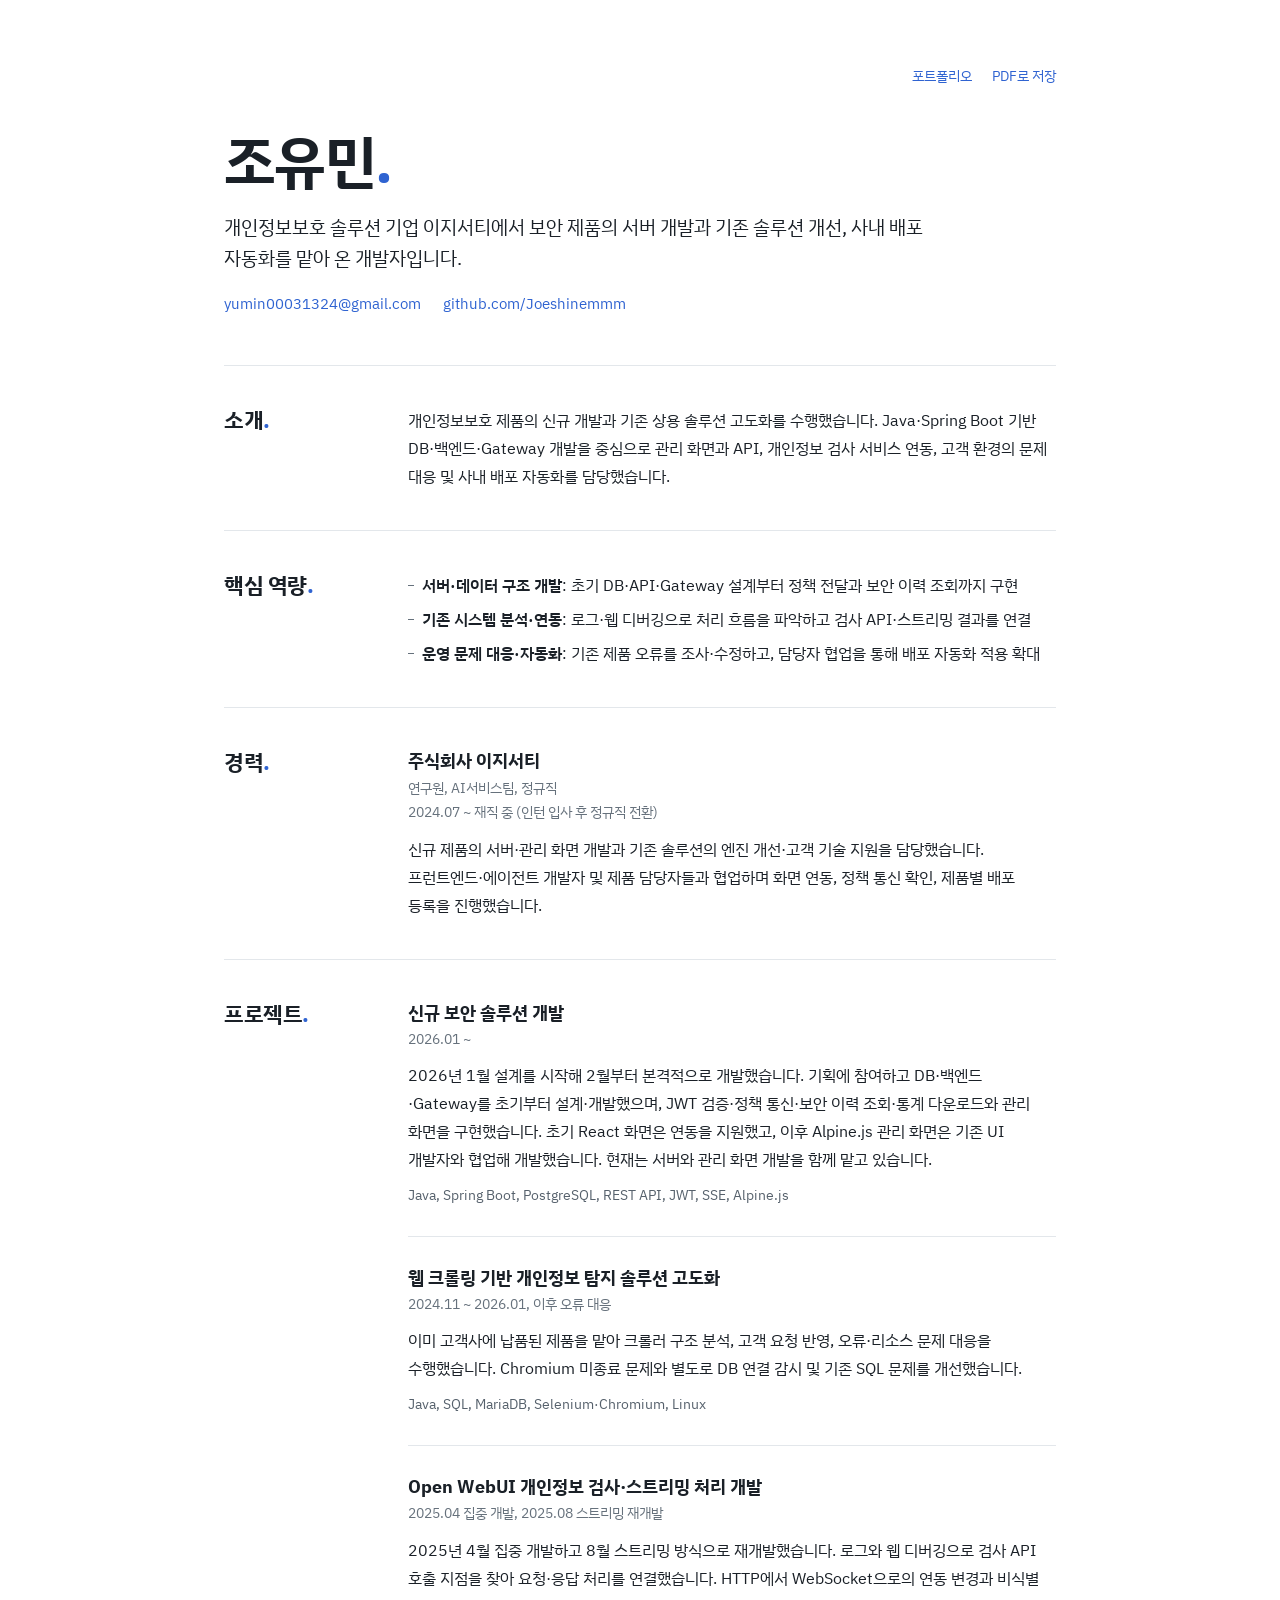
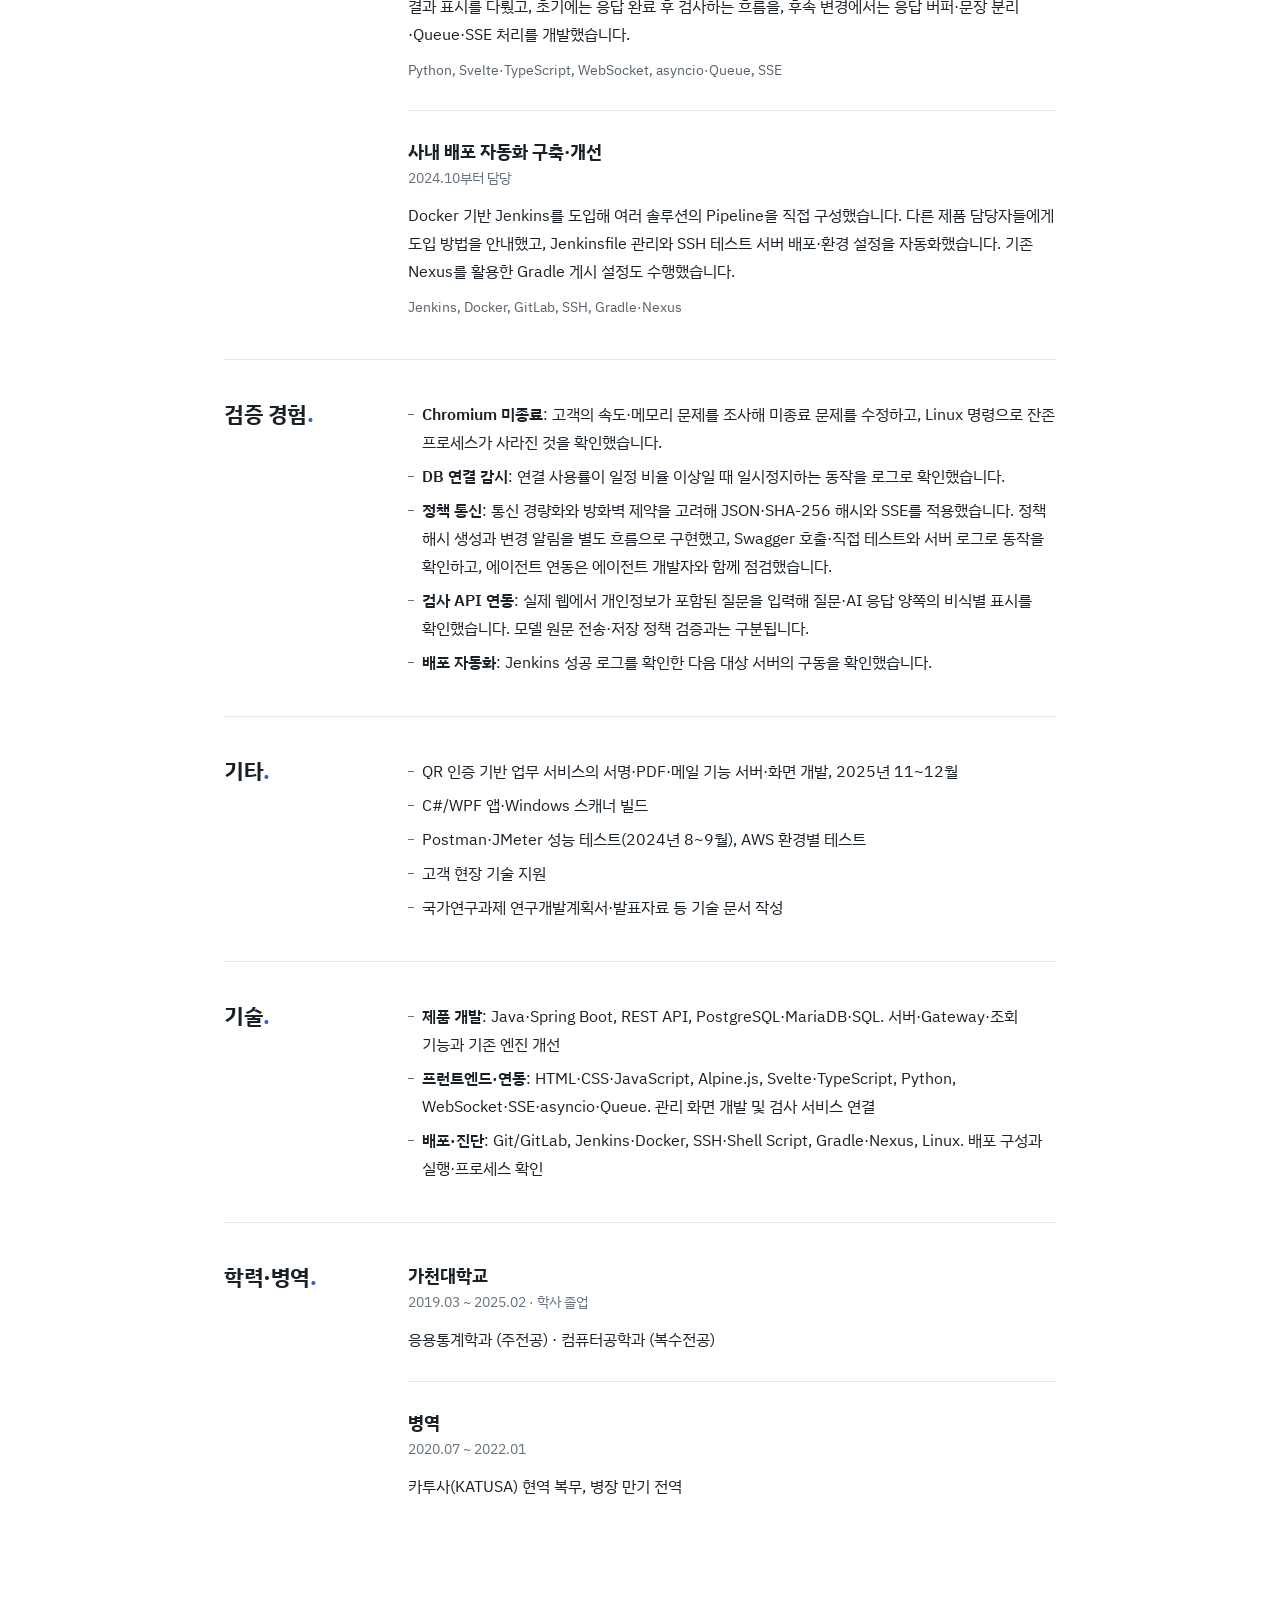
==== commit f0052e78: "[feat] 그 밖의 경험에 국가연구과제 기술 문서 추가 * 메인 '그 밖의 경험'에 국가연구과제 기술 문서 항목 추가 * 이력서 '기타'에 연구개발계획서·발표자료 등 기술 문서 " ====
--- a/resume.html
+++ b/resume.html
@@ -9,6 +9,11 @@
   <meta property="og:title" content="조유민 — 이력서">
   <meta property="og:description" content="개발자 조유민의 이력서">
   <meta property="og:url" content="https://joeshinemmm.github.io/resume.html">
+  <meta property="og:image" content="https://joeshinemmm.github.io/assets/og-image.png">
+  <meta property="og:image:width" content="1200">
+  <meta property="og:image:height" content="630">
+  <meta property="og:image:alt" content="조유민 · 백엔드 개발자">
+  <meta name="twitter:card" content="summary_large_image">
   <link rel="canonical" href="https://joeshinemmm.github.io/resume.html">
   <link rel="icon" href="assets/favicon.svg" type="image/svg+xml">
   <link rel="preconnect" href="https://fonts.googleapis.com">
@@ -110,6 +115,7 @@
           <li>C#/WPF 앱·Windows 스캐너 빌드</li>
           <li>Postman·JMeter 성능 테스트(2024년 8~9월), AWS 환경별 테스트</li>
           <li>고객 현장 기술 지원</li>
+          <li>국가연구과제 연구개발계획서·발표자료 등 기술 문서 작성</li>
         </ul>
       </div>
     </section>
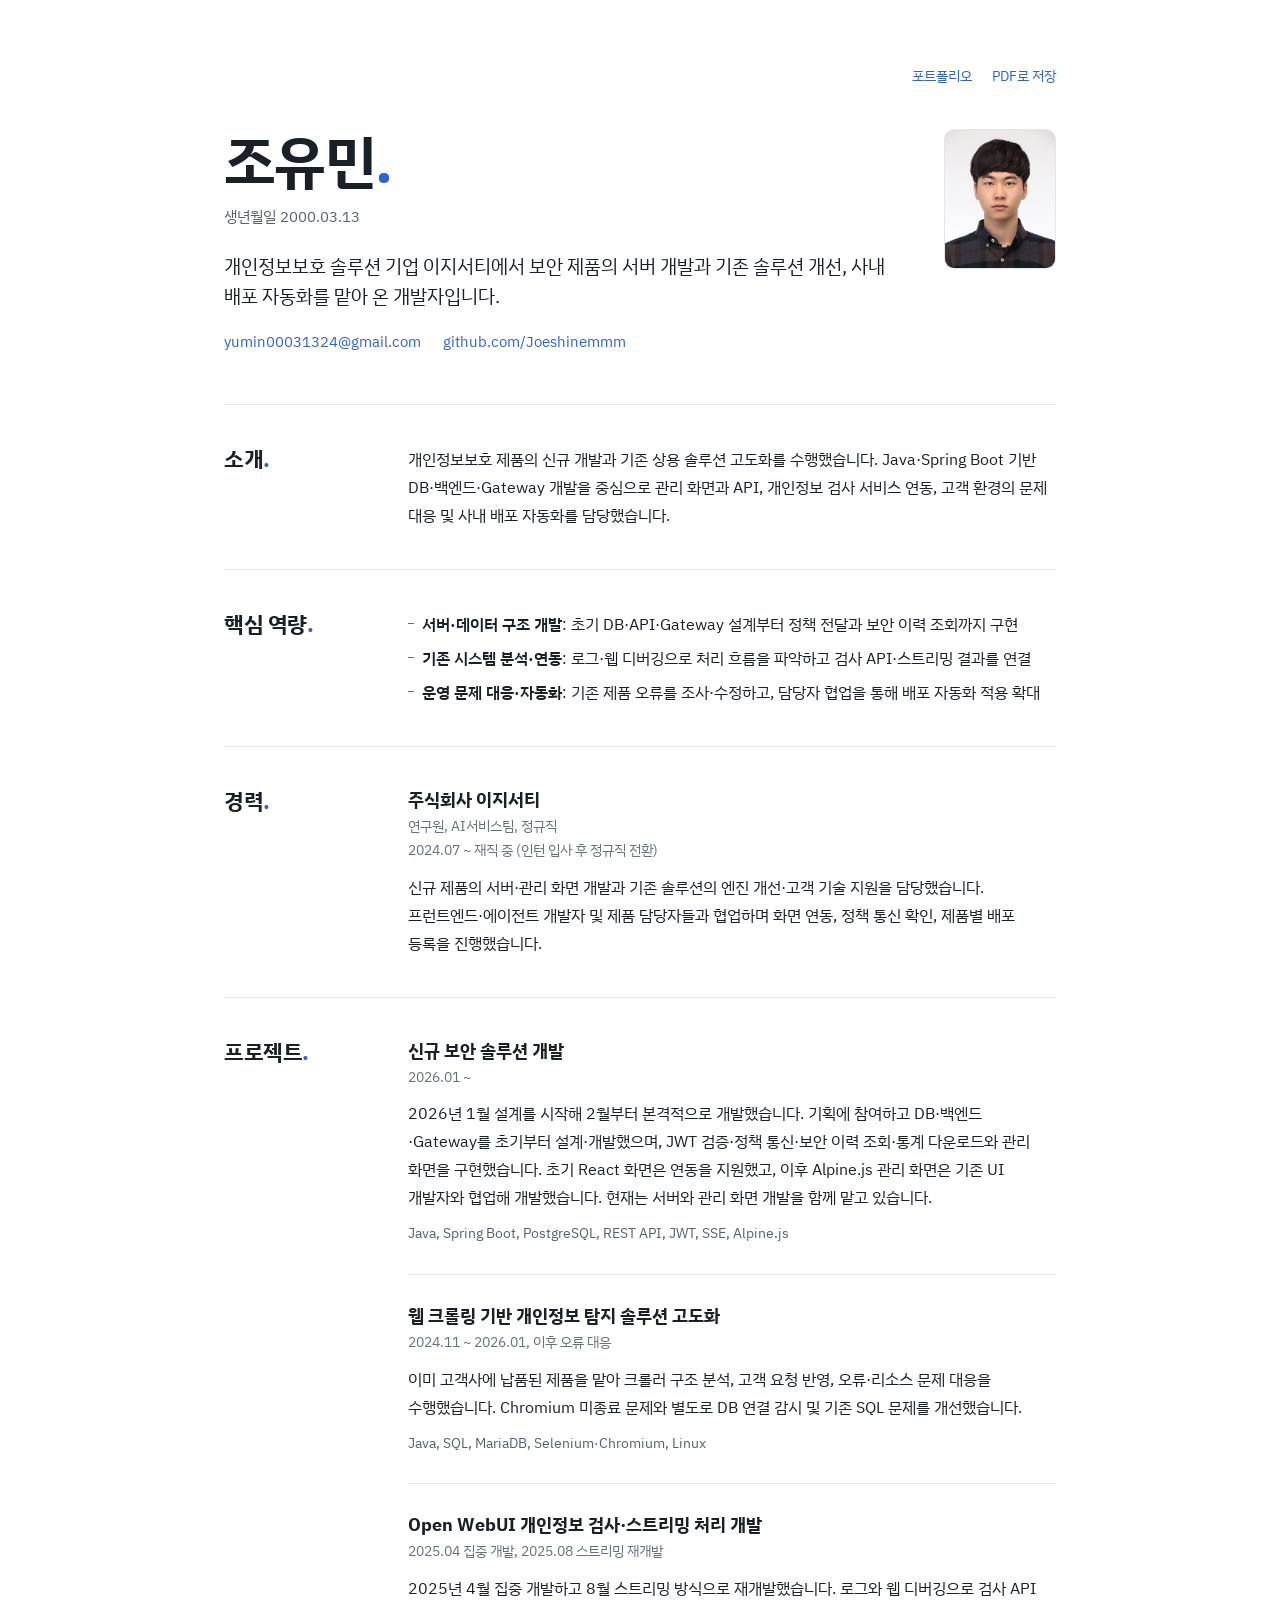
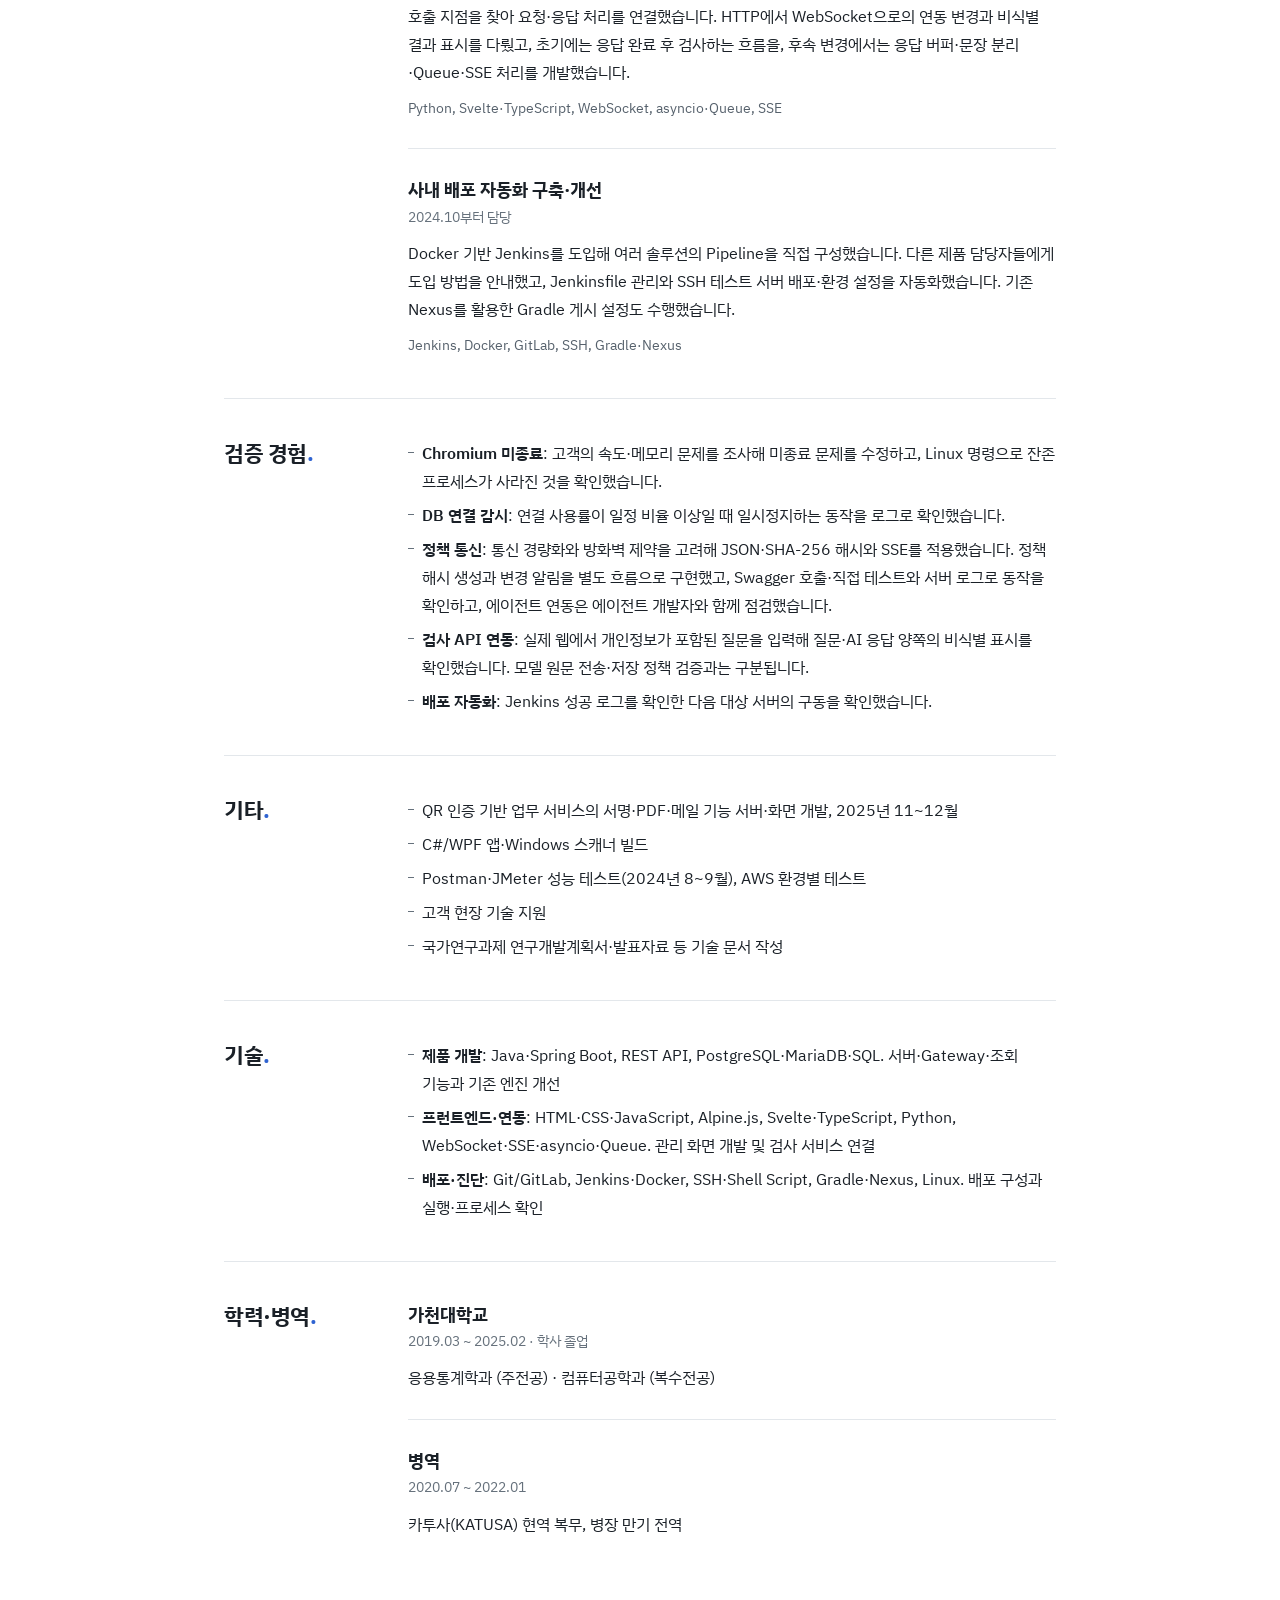
==== commit 705d66fd: "[feat] 이력서에 프로필 사진과 생년월일 추가 * 이력서 머리 오른쪽에 프로필 사진 추가 * 이름 아래 생년월일 표시 * 화면과 인쇄용 사진 크기 스타일 추가" ====
--- a/resume.html
+++ b/resume.html
@@ -29,10 +29,14 @@
       <button type="button" onclick="window.print()">PDF로 저장</button>
     </div>
 
-    <header>
+    <header class="r-head">
+      <div class="r-id">
       <h1>조유민<span class="dot">.</span></h1>
+      <p class="birth">생년월일 2000.03.13</p>
       <p class="intro">개인정보보호 솔루션 기업 이지서티에서 보안 제품의 서버 개발과 기존 솔루션 개선, 사내 배포 자동화를 맡아 온 개발자입니다.</p>
       <p class="links"><a href="mailto:yumin00031324@gmail.com">yumin00031324@gmail.com</a><a href="https://github.com/Joeshinemmm">github.com/Joeshinemmm</a></p>
+      </div>
+      <img class="r-photo" src="assets/profile.jpg" alt="조유민 프로필 사진" width="400" height="500">
     </header>
 
     <section class="r-section">
--- a/assets/style.css
+++ b/assets/style.css
@@ -177,6 +177,10 @@
 .dot { color: var(--accent); }
 .resume .intro { font-size: 19px; line-height: 1.6; margin-top: 20px; max-width: var(--measure); }
 .resume .links { color: var(--muted); }
+.r-head { display: grid; grid-template-columns: minmax(0, 1fr) auto; gap: 32px; align-items: start; }
+.r-id { min-width: 0; }
+.resume .birth { margin-top: 12px; font-size: 15px; color: var(--muted); }
+.r-photo { width: 112px; height: 140px; object-fit: cover; border-radius: 10px; border: 1px solid var(--rule); }
 .r-section { display: grid; grid-template-columns: 160px minmax(0, 1fr); gap: 24px; padding: 40px 0; border-top: 1px solid var(--rule); }
 .r-section:first-of-type { margin-top: 48px; }
 .r-section > h2 { font-size: 22px; font-weight: 700; letter-spacing: -0.02em; line-height: 1.3; }
@@ -210,6 +214,8 @@
   .skill, .other { grid-template-columns: 1fr; gap: 8px; }
   .skill .used { grid-column: 1; margin-top: 0; }
   .resume { padding-top: 40px; }
+  .r-head { gap: 20px; }
+  .r-photo { width: 84px; height: 105px; }
   .r-section { grid-template-columns: 1fr; gap: 12px; padding: 32px 0; }
 }
 @media (max-width: 374px) {
@@ -227,6 +233,8 @@
   .resume { padding: 0; max-width: none; }
   .resume h1 { font-size: 30pt; }
   .resume .intro { font-size: 12pt; }
+  .resume .birth { font-size: 10.5pt; margin-top: 6pt; }
+  .r-photo { width: 26mm; height: 32.5mm; border-radius: 2mm; }
   .r-section { grid-template-columns: 110px minmax(0, 1fr); padding: 14pt 0; break-inside: avoid-page; }
   .r-section > h2 { font-size: 14pt; }
   .r-item { break-inside: avoid; }
